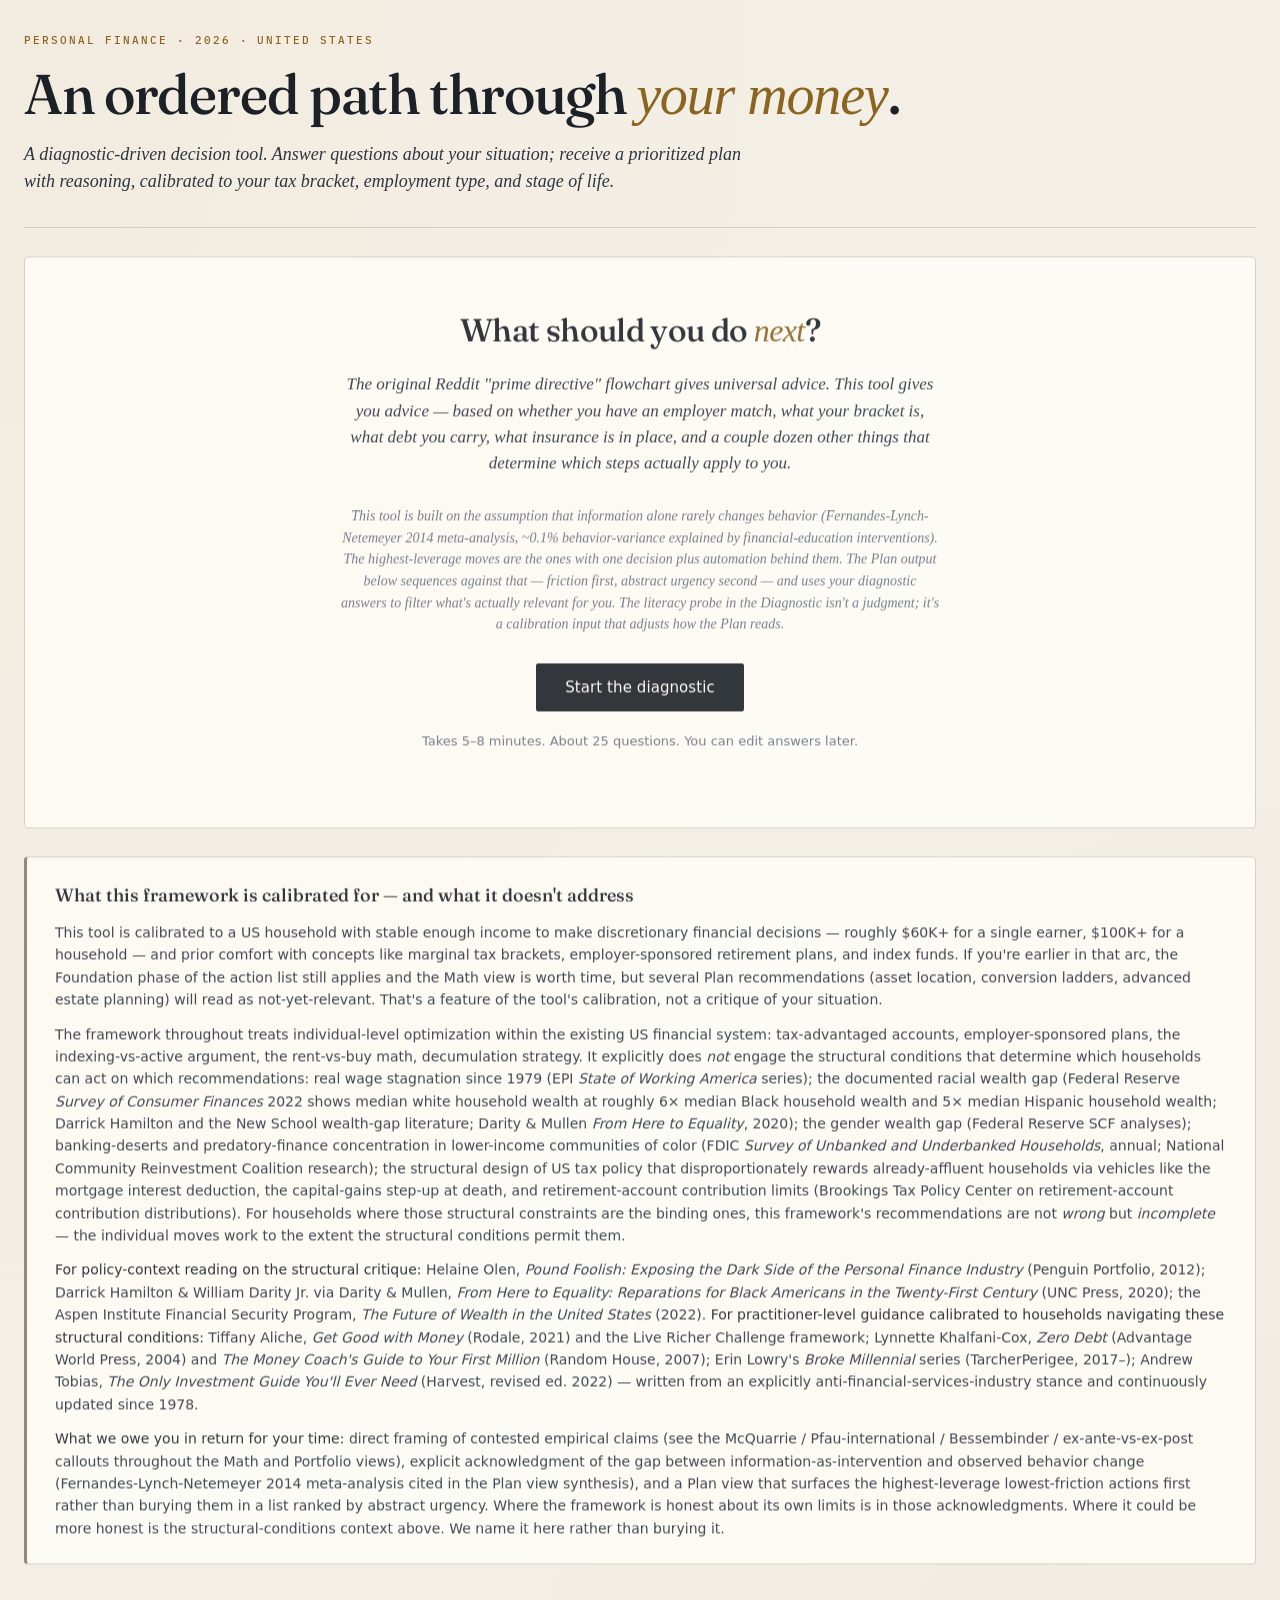
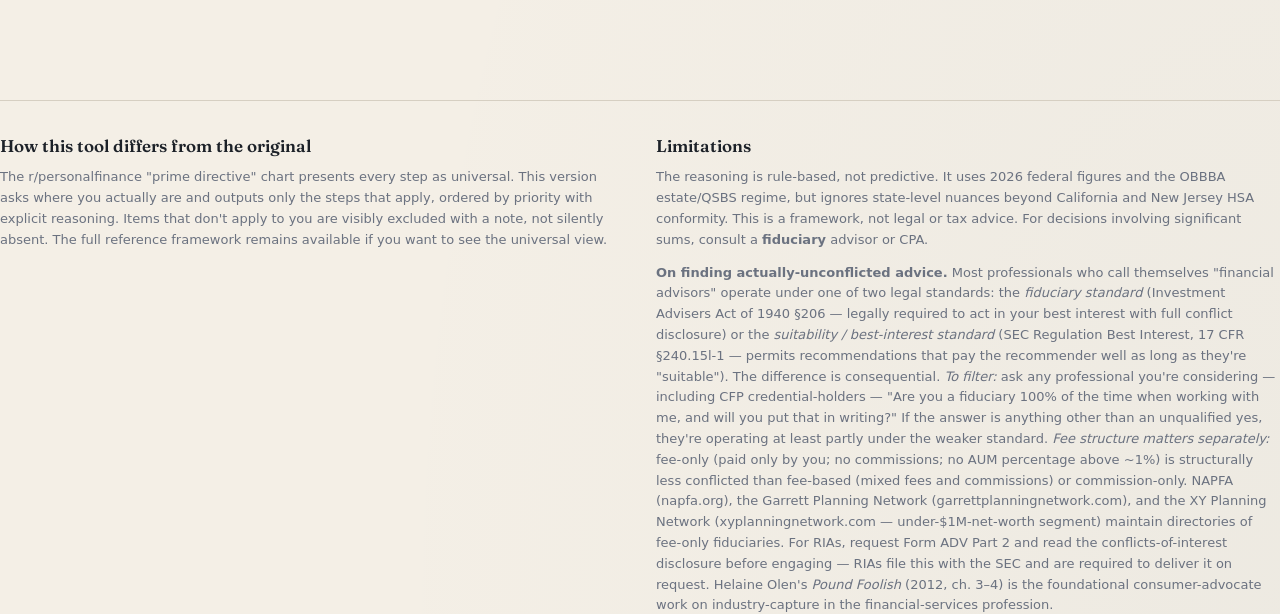
==== index.html @ cc703cc2 "Prep for public release: LICENSE, Pages redirect, README refresh - Add MIT LICENSE with educational-" ====
<!DOCTYPE html>
<html lang="en">
<head>
<meta charset="utf-8">
<title>Personal Finance Decision Tool</title>
<meta http-equiv="refresh" content="0; url=flowchart.html">
<link rel="canonical" href="flowchart.html">
<meta name="description" content="Single-file interactive personal-finance decision tool — 13 views, 27-question diagnostic, 447 fact-checked claims.">
</head>
<body>
<p>Loading the tool… if you are not redirected, <a href="flowchart.html">open flowchart.html</a>.</p>
</body>
</html>
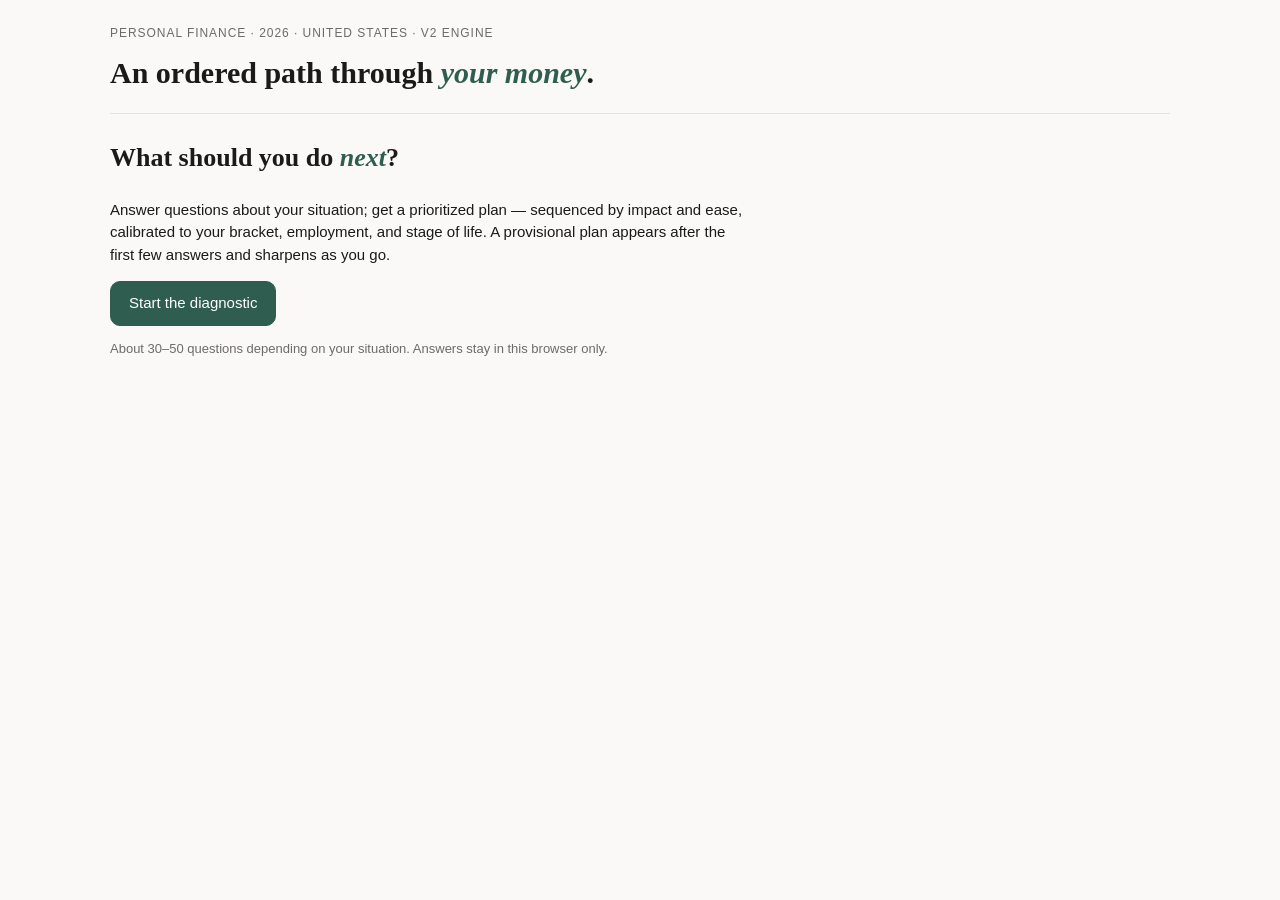
==== commit c08a7341: "Deploy v2: ship the rebuilt tool as flowchart.html; archive v1 at /v1/ Cutover from the legacy singl" ====
--- a/index.html
+++ b/index.html
@@ -5,7 +5,7 @@
 <title>Personal Finance Decision Tool</title>
 <meta http-equiv="refresh" content="0; url=flowchart.html">
 <link rel="canonical" href="flowchart.html">
-<meta name="description" content="Single-file interactive personal-finance decision tool — 13 views, 27-question diagnostic, 447 fact-checked claims.">
+<meta name="description" content="Single-file interactive personal-finance decision tool — 14 views, 53-question diagnostic, fact-checked figures.">
 </head>
 <body>
 <p>Loading the tool… if you are not redirected, <a href="flowchart.html">open flowchart.html</a>.</p>
